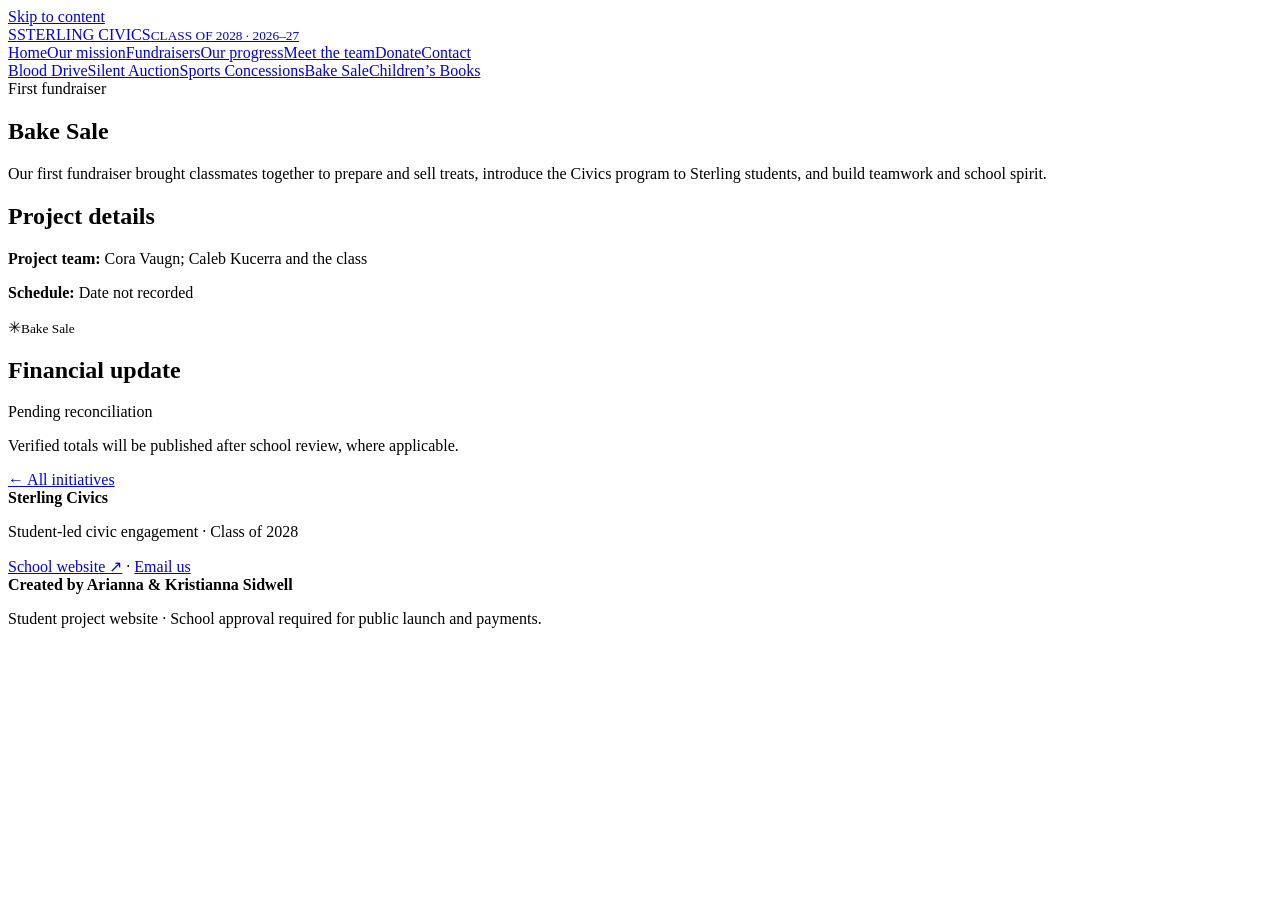
==== bake-sale.html @ 5e8abeed "Add files via upload" ====
<!doctype html><html lang="en"><head><meta charset="utf-8"><meta name="viewport" content="width=device-width,initial-scale=1"><meta name="description" content="Student-led civic engagement at Sterling Classical School, Class of 2028."><title>Bake Sale | Sterling Civics</title><link rel="stylesheet" href="../assets/style.css"></head><body><a class="skip" href="#main">Skip to content</a><header><div class="top"><a class="brand" href="../index.html"><span class="seal">S</span><span>STERLING CIVICS<small>CLASS OF 2028 · 2026–27</small></span></a><nav aria-label="Main navigation"><a href="../index.html">Home</a><a href="../mission.html">Our mission</a><a href="../fundraisers.html">Fundraisers</a><a href="../progress.html">Our progress</a><a href="../team.html">Meet the team</a><a href="../donate.html">Donate</a><a href="../contact.html">Contact</a></nav></div><nav class="sub" aria-label="Initiatives"><a href="../projects/blood-drive.html">Blood Drive</a><a href="../projects/silent-auction.html">Silent Auction</a><a href="../projects/concessions.html">Sports Concessions</a><a href="../projects/bake-sale.html" aria-current="page">Bake Sale</a><a href="../projects/childrens-books.html">Children’s Books</a></nav></header><main id="main"><section class="intro"><span class="eyebrow">First fundraiser</span><h1>Bake Sale</h1><p>Our first fundraiser brought classmates together to prepare and sell treats, introduce the Civics program to Sterling students, and build teamwork and school spirit.</p></section><section class="section split"><div><h2>Project details</h2><p><strong>Project team:</strong> Cora Vaugn; Caleb Kucerra and the class</p><p><strong>Schedule:</strong> Date not recorded</p></div><div class="projectart" role="img" aria-label="Bake Sale illustration"><span>✳</span><small>Bake Sale</small></div></section><section class="section tint"><h2>Financial update</h2><p>Pending reconciliation</p><p>Verified totals will be published after school review, where applicable.</p><a href="../fundraisers.html">← All initiatives</a></section></main><footer><div><strong>Sterling Civics</strong><p>Student-led civic engagement · Class of 2028</p><a href="https://www.sterlingclassicalschool.com/">School website ↗</a> · <a href="mailto:sterlingcivics27@gmail.com">Email us</a></div><div><strong>Created by Arianna &amp; Kristianna Sidwell</strong><p>Student project website · School approval required for public launch and payments.</p></div></footer></body></html>
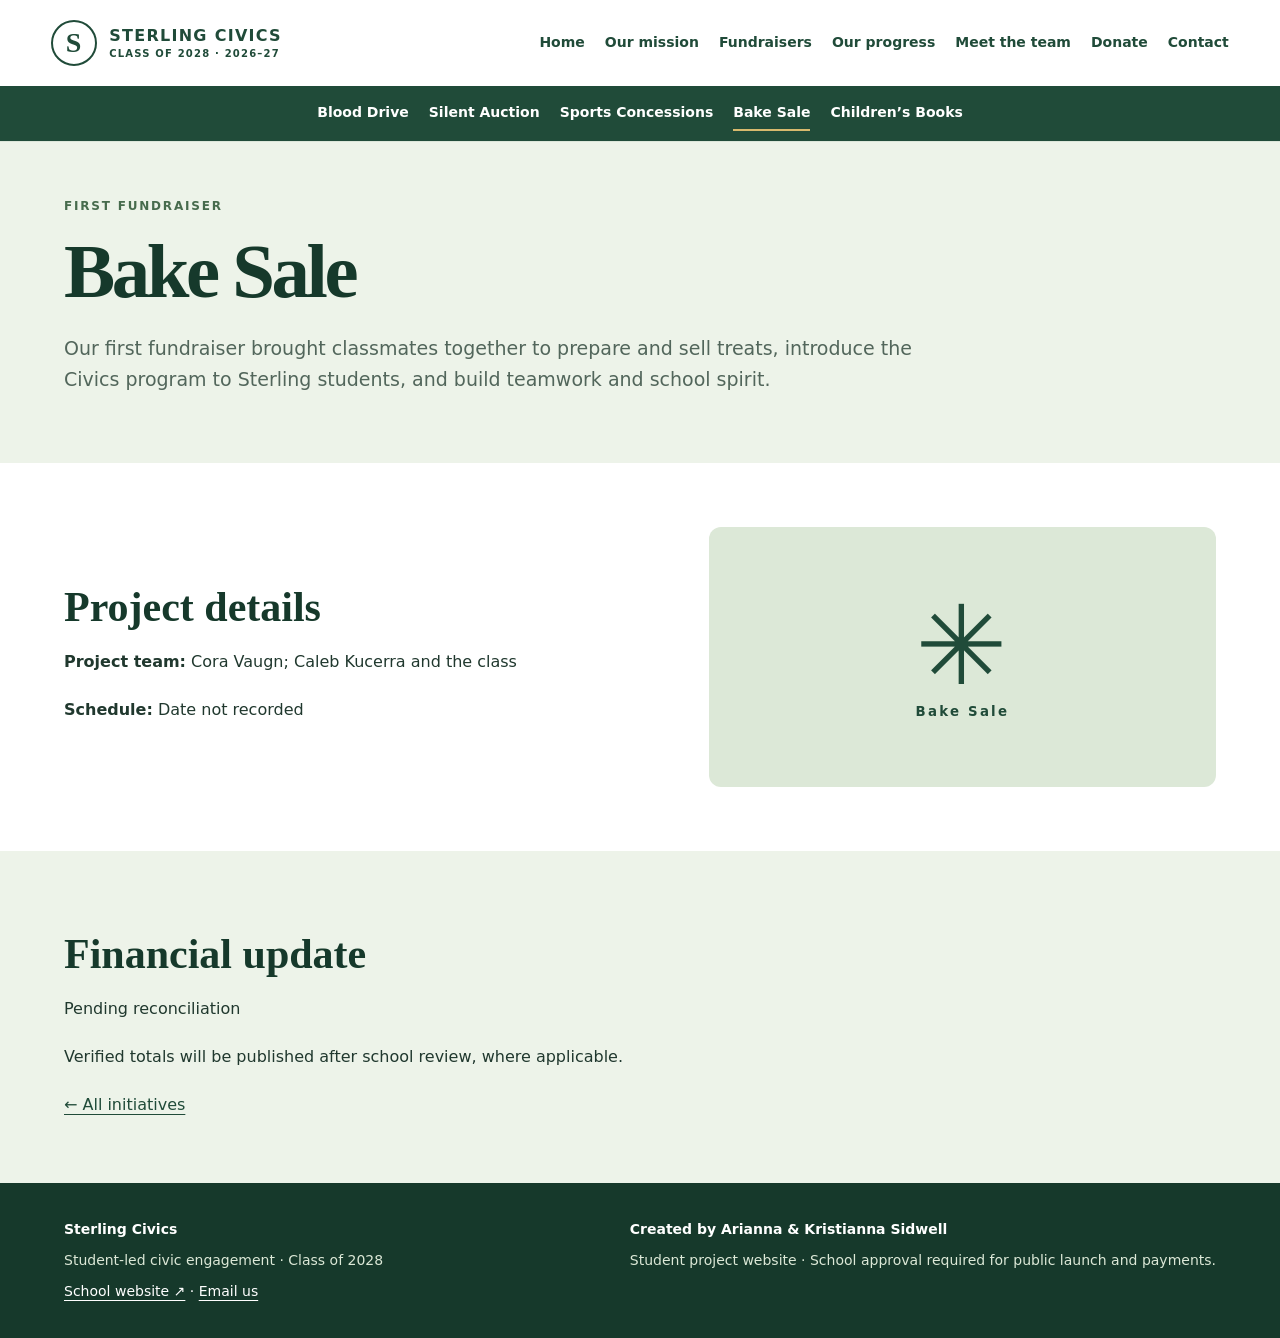
==== commit 2f2bf2a2: "Add files via upload" ====
--- a/bake-sale.html
+++ b/bake-sale.html
@@ -1 +1,4 @@
-<!doctype html><html lang="en"><head><meta charset="utf-8"><meta name="viewport" content="width=device-width,initial-scale=1"><meta name="description" content="Student-led civic engagement at Sterling Classical School, Class of 2028."><title>Bake Sale | Sterling Civics</title><link rel="stylesheet" href="../assets/style.css"></head><body><a class="skip" href="#main">Skip to content</a><header><div class="top"><a class="brand" href="../index.html"><span class="seal">S</span><span>STERLING CIVICS<small>CLASS OF 2028 · 2026–27</small></span></a><nav aria-label="Main navigation"><a href="../index.html">Home</a><a href="../mission.html">Our mission</a><a href="../fundraisers.html">Fundraisers</a><a href="../progress.html">Our progress</a><a href="../team.html">Meet the team</a><a href="../donate.html">Donate</a><a href="../contact.html">Contact</a></nav></div><nav class="sub" aria-label="Initiatives"><a href="../projects/blood-drive.html">Blood Drive</a><a href="../projects/silent-auction.html">Silent Auction</a><a href="../projects/concessions.html">Sports Concessions</a><a href="../projects/bake-sale.html" aria-current="page">Bake Sale</a><a href="../projects/childrens-books.html">Children’s Books</a></nav></header><main id="main"><section class="intro"><span class="eyebrow">First fundraiser</span><h1>Bake Sale</h1><p>Our first fundraiser brought classmates together to prepare and sell treats, introduce the Civics program to Sterling students, and build teamwork and school spirit.</p></section><section class="section split"><div><h2>Project details</h2><p><strong>Project team:</strong> Cora Vaugn; Caleb Kucerra and the class</p><p><strong>Schedule:</strong> Date not recorded</p></div><div class="projectart" role="img" aria-label="Bake Sale illustration"><span>✳</span><small>Bake Sale</small></div></section><section class="section tint"><h2>Financial update</h2><p>Pending reconciliation</p><p>Verified totals will be published after school review, where applicable.</p><a href="../fundraisers.html">← All initiatives</a></section></main><footer><div><strong>Sterling Civics</strong><p>Student-led civic engagement · Class of 2028</p><a href="https://www.sterlingclassicalschool.com/">School website ↗</a> · <a href="mailto:sterlingcivics27@gmail.com">Email us</a></div><div><strong>Created by Arianna &amp; Kristianna Sidwell</strong><p>Student project website · School approval required for public launch and payments.</p></div></footer></body></html>+<!doctype html><html lang="en"><head><meta charset="utf-8"><meta name="viewport" content="width=device-width,initial-scale=1"><meta name="description" content="Student-led civic engagement at Sterling Classical School, Class of 2028."><title>Bake Sale | Sterling Civics</title><style>
+:root{--green:#204b39;--dark:#16392b;--light:#edf3e9;--ink:#20382e;--muted:#52665b;--gold:#d7b96d}*{box-sizing:border-box}body{margin:0;font:16px/1.65 system-ui,sans-serif;color:var(--ink);background:#fff}a{color:var(--green);text-underline-offset:4px}a:focus-visible,button:focus-visible{outline:3px solid #b68c32;outline-offset:4px}.skip{position:absolute;left:-999px}.skip:focus{left:10px;top:10px;background:white;z-index:10}header{border-bottom:1px solid #dce6da}.top{max-width:1320px;margin:auto;display:flex;align-items:center;justify-content:space-between;gap:24px;padding:20px 4%;flex-wrap:wrap}.brand{display:flex;align-items:center;gap:12px;text-decoration:none;font-weight:800;letter-spacing:.08em;line-height:1.3}.brand small{display:block;font-size:10px;letter-spacing:.12em}.seal{border:2px solid var(--green);border-radius:50%;width:46px;height:46px;display:grid;place-items:center;font: bold 28px Georgia}.top nav,.sub{display:flex;flex-wrap:wrap;gap:8px 20px}.top nav a,.sub a{text-decoration:none;font-size:14px;font-weight:650;padding:5px 0}.sub{justify-content:center;background:var(--green);padding:10px 4%}.sub a{color:white}nav a[aria-current=page]{border-bottom:2px solid var(--gold)}main{min-height:65vh}.hero,.section,.intro{padding:64px max(5%,calc((100% - 1180px)/2))}.hero{display:grid;grid-template-columns:1.1fr 1fr;gap:45px;align-items:center;background:var(--light);min-height:510px}.eyebrow{display:block;color:#476b4d;font-size:12px;letter-spacing:.15em;text-transform:uppercase;font-weight:800;margin-bottom:12px}h1,h2,h3{font-family:Georgia,serif;line-height:1.12;margin:0 0 18px;color:var(--dark)}h1{font-size:clamp(42px,6vw,80px);letter-spacing:-.045em}h1 em{color:#537b53;font-weight:normal}h2{font-size:clamp(28px,4vw,42px);margin-top:16px}h3{font-size:25px}p{max-width:75ch;margin:0 0 22px}.hero p,.intro p{font-size:19px;color:var(--muted)}.heroart,.projectart{background:#dce8d7;border-radius:48% 48% 12px 12px;text-align:center;padding:24px;color:var(--green);font-weight:800;letter-spacing:.14em}.heroart svg{width:100%;display:block}.button,button{display:inline-block;background:var(--green);color:white;padding:12px 20px;border:0;border-radius:5px;font:inherit;font-weight:700;text-decoration:none}.plain{display:inline-block;margin:12px}.grid{display:grid;grid-template-columns:repeat(auto-fit,minmax(min(100%,240px),1fr));gap:20px;margin:24px 0}.card{border:1px solid #dce6da;border-radius:12px;padding:24px;background:white}.card p{color:var(--muted)}.tint,.intro{background:var(--light)}.intro{padding-top:55px;padding-bottom:45px}.symbol{display:block;font-size:42px;color:var(--green)}.split{display:grid;grid-template-columns:1.2fr 1fr;gap:36px;align-items:center}.projectart{border-radius:12px;min-height:260px;display:grid;place-content:center}.projectart span{font-size:110px;line-height:1}.projectart small{display:block}.portrait{min-height:170px;background:#e4ede1;border-radius:8px;display:flex;flex-direction:column;align-items:center;justify-content:center;color:#4b6c50;font:36px Georgia;margin-bottom:18px;text-align:center}.portrait small{font:12px system-ui;margin-top:12px}.event{display:grid;grid-template-columns:1fr 2fr;gap:16px;border-bottom:1px solid #cbdacb;padding:14px 0}.notice,blockquote{border-left:4px solid #64865f;padding:20px;background:#f1f5ef;margin:20px 0}button:disabled{background:#dce6da;color:#40594a;cursor:not-allowed}footer{background:var(--dark);color:white;padding:35px 5%;display:flex;justify-content:space-between;gap:30px;flex-wrap:wrap;font-size:14px}footer a{color:white}footer p{margin:8px 0;color:#dce8d7}@media(max-width:700px){.hero,.split{grid-template-columns:1fr}.hero,.section,.intro{padding:36px 5%}.top nav,.sub{gap:8px 14px}.event{grid-template-columns:1fr;gap:2px}.heroart{max-width:420px}.top{gap:12px}}
+
+</style></head><body><a class="skip" href="#main">Skip to content</a><header><div class="top"><a class="brand" href="../index.html"><span class="seal">S</span><span>STERLING CIVICS<small>CLASS OF 2028 · 2026–27</small></span></a><nav aria-label="Main navigation"><a href="../index.html">Home</a><a href="../mission.html">Our mission</a><a href="../fundraisers.html">Fundraisers</a><a href="../progress.html">Our progress</a><a href="../team.html">Meet the team</a><a href="../donate.html">Donate</a><a href="../contact.html">Contact</a></nav></div><nav class="sub" aria-label="Initiatives"><a href="../projects/blood-drive.html">Blood Drive</a><a href="../projects/silent-auction.html">Silent Auction</a><a href="../projects/concessions.html">Sports Concessions</a><a href="../projects/bake-sale.html" aria-current="page">Bake Sale</a><a href="../projects/childrens-books.html">Children’s Books</a></nav></header><main id="main"><section class="intro"><span class="eyebrow">First fundraiser</span><h1>Bake Sale</h1><p>Our first fundraiser brought classmates together to prepare and sell treats, introduce the Civics program to Sterling students, and build teamwork and school spirit.</p></section><section class="section split"><div><h2>Project details</h2><p><strong>Project team:</strong> Cora Vaugn; Caleb Kucerra and the class</p><p><strong>Schedule:</strong> Date not recorded</p></div><div class="projectart" role="img" aria-label="Bake Sale illustration"><span>✳</span><small>Bake Sale</small></div></section><section class="section tint"><h2>Financial update</h2><p>Pending reconciliation</p><p>Verified totals will be published after school review, where applicable.</p><a href="../fundraisers.html">← All initiatives</a></section></main><footer><div><strong>Sterling Civics</strong><p>Student-led civic engagement · Class of 2028</p><a href="https://www.sterlingclassicalschool.com/">School website ↗</a> · <a href="mailto:sterlingcivics27@gmail.com">Email us</a></div><div><strong>Created by Arianna &amp; Kristianna Sidwell</strong><p>Student project website · School approval required for public launch and payments.</p></div></footer></body></html>
